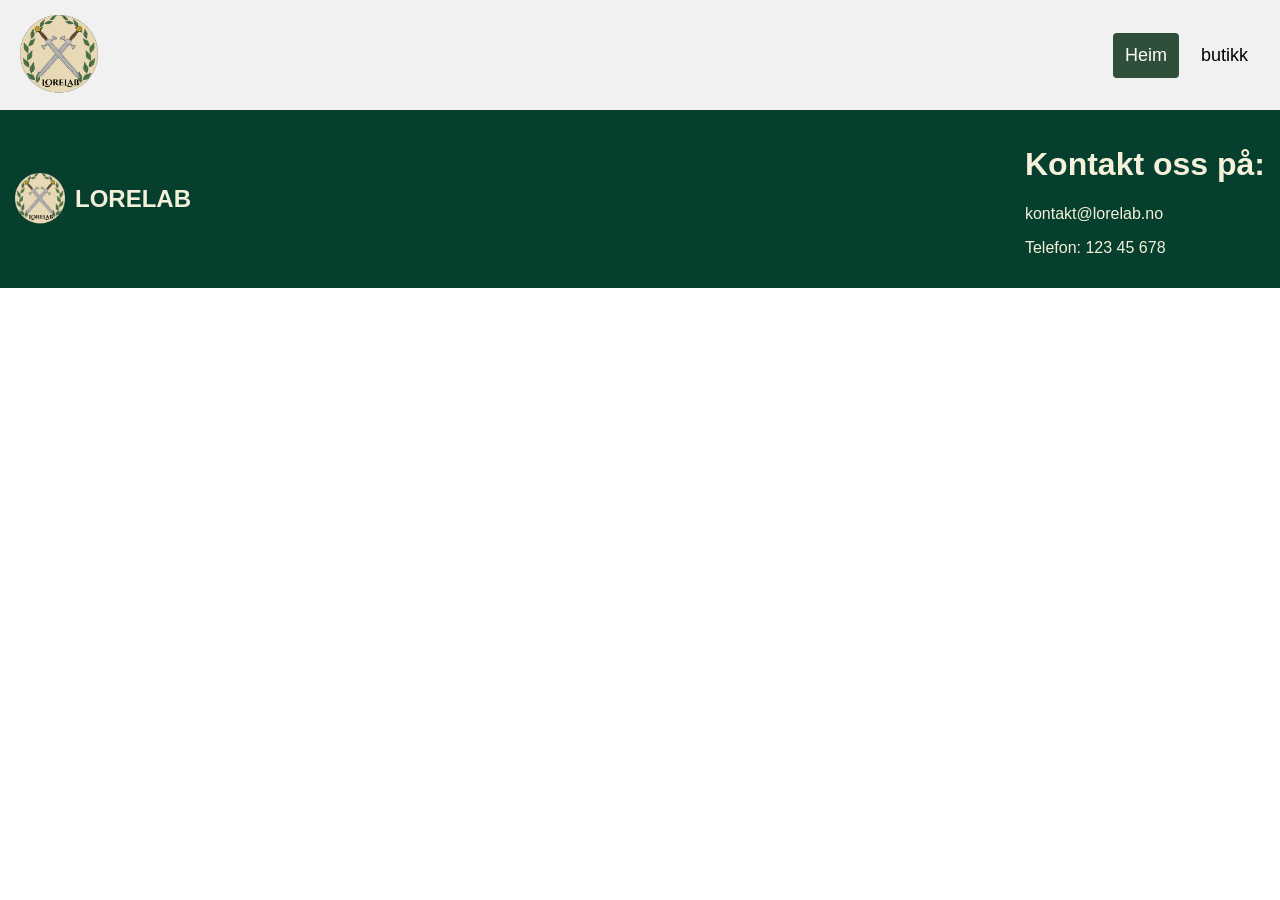
==== butikk.html @ bbee5de7 "laga footer på hovudside og på butikk delen+ det øverst på butikkdelen" ====
<!DOCTYPE html>
<html lang="no">

<head>
    <meta charset="UTF-8">
    <meta name="viewport" content="width=device-width, initial-scale=1.0">
    <title>Yff1</title>
    <link rel="stylesheet" href="style.css">
</head>

<body>

<div class="header">

    <a href="#home" class="logo">
        <img src="logo,baner/09092026_Logo_Katarina-Bergsvåg-Wattum.png" alt="Logo">
    </a>

    <div class="header-right">
        <a class="active" href="http://127.0.0.1:5503/index.html#kontakt">Heim</a>
        <a href="http://127.0.0.1:5503/butikk.html">butikk</a>
        </div>
</div>



<footer>
  <div class="footer">

    <div class="logo">
      <img src="logo,baner/09092026_Logo_Katarina-Bergsvåg-Wattum.png" width="50">
      <div>
        <h2>LORELAB</h2>
      </div>
    </div>

    <div>                               
      <h1>Kontakt oss på:</h1>
      <p>kontakt@lorelab.no</p>
      <p>Telefon: 123 45 678</p>
    </div>


  </div>
</footer>

</body>
</html>
---- style.css ----
* {
    box-sizing: border-box;
}

body {
    margin: 0;
    font-family: Arial, sans-serif;
}

body, html {
    height: 100%;
}


.header {
    display: flex;
    justify-content: space-between;
    align-items: center;
    background-color: #f1f1f1;
    padding: 15px 20px;
}

.header a.logo img {
    height: 80px;
    width: auto;
    display: block;
}

.header-right {
    display: flex;
    align-items: center;
    gap: 10px;
}

.header-right a {
    color: black;
    text-align: center;
    padding: 12px;
    text-decoration: none;
    font-size: 18px;
    border-radius: 4px;
}

.header-right a:hover {
    background-color: #ddd;
}

.header-right a.active {
    background-color: #2f4f3a;
    color: white;
}

.hero-image {
    width: 100%;
    height: 400px;
    background-image: url("logo,baner/09092026_Banner_Katarina-Bergsvåg-Wattum.png");
    background-position: center;
    background-repeat: no-repeat;
    background-size: cover;
}


.om-oss {
    display: flex;
    justify-content: space-between;
    align-items: center;
    gap: 60px;
    padding: 70px 10%;
    background-color: white;
}

.om-oss-venstre {
    flex: 1;
    max-width: 650px;
}

.om-oss h2 {
    font-size: 42px;
    margin-top: 0;
    margin-bottom: 20px;
}

.om-oss p {
    font-size: 18px;
    line-height: 1.6;
    margin-bottom: 20px;
}

.om-oss-hogre {
    flex: 1;
    display: flex;
    justify-content: center;
    align-items: center;
}

.om-oss-hogre img {
    width: 100%;
    max-width: 500px;
    height: 350px;
    object-fit: cover;
    border-radius: 10px;
}

@media screen and (max-width: 700px) {
    om-oss {
        flex-direction: column;
        padding: 50px 20px;
        gap: 40px;
    }

    .om-oss-venstre {
        max-width: 100%;
    }

    .om-oss-hogre {
        width: 100%;
    }

    .om-oss-hogre img {
        width: 100%;
        max-width: 100%;
        height: 300px;
    }

}
.knapp {
    display: inline-block;
    padding: 14px 28px;
    background-color: #1f3527;
    color: white;
    text-decoration: none;
    border-radius: 6px;
    font-size: 18px;
    margin-top: 10px;
}

.knapp:hover {
    background-color: #2f4f3a;
}

div.gallery {
  border: 1px solid #ccc;
}

div.gallery:hover {
  border: 1px solid #777;
}

div.gallery img {
  width: 100%;
  height: auto;
}

div.desc {
  padding: 15px;
  text-align: center;
}

* {
  box-sizing: border-box;
}

.responsive {
  padding: 0 6px;
  float: left;
  width: 24.99999%;
}

@media only screen and (max-width: 700px) {
  .responsive {
    width: 49.99999%;
    margin: 6px 0;
  }
}

@media only screen and (max-width: 500px) {
  .responsive {
    width: 100%;
  }
}

.clearfix:after {
  content: "";
  display: table;
  clear: both;
}


footer {
  background-color: #073f2e;
  color: #f4f0d9;
  padding: 15px;
}

.footer {
  display: flex;
  justify-content: space-between;
  align-items: center;
}

.logo {
  display: flex;
  align-items: center;
  gap: 10px;
}

@media screen and (max-width: 700px) {

    .header {
        flex-direction: column;
        gap: 10px;
    }

    .header-right {
        flex-direction: column;
        width: 100%;
    }

    .header-right a {
        width: 100%;
    }
}
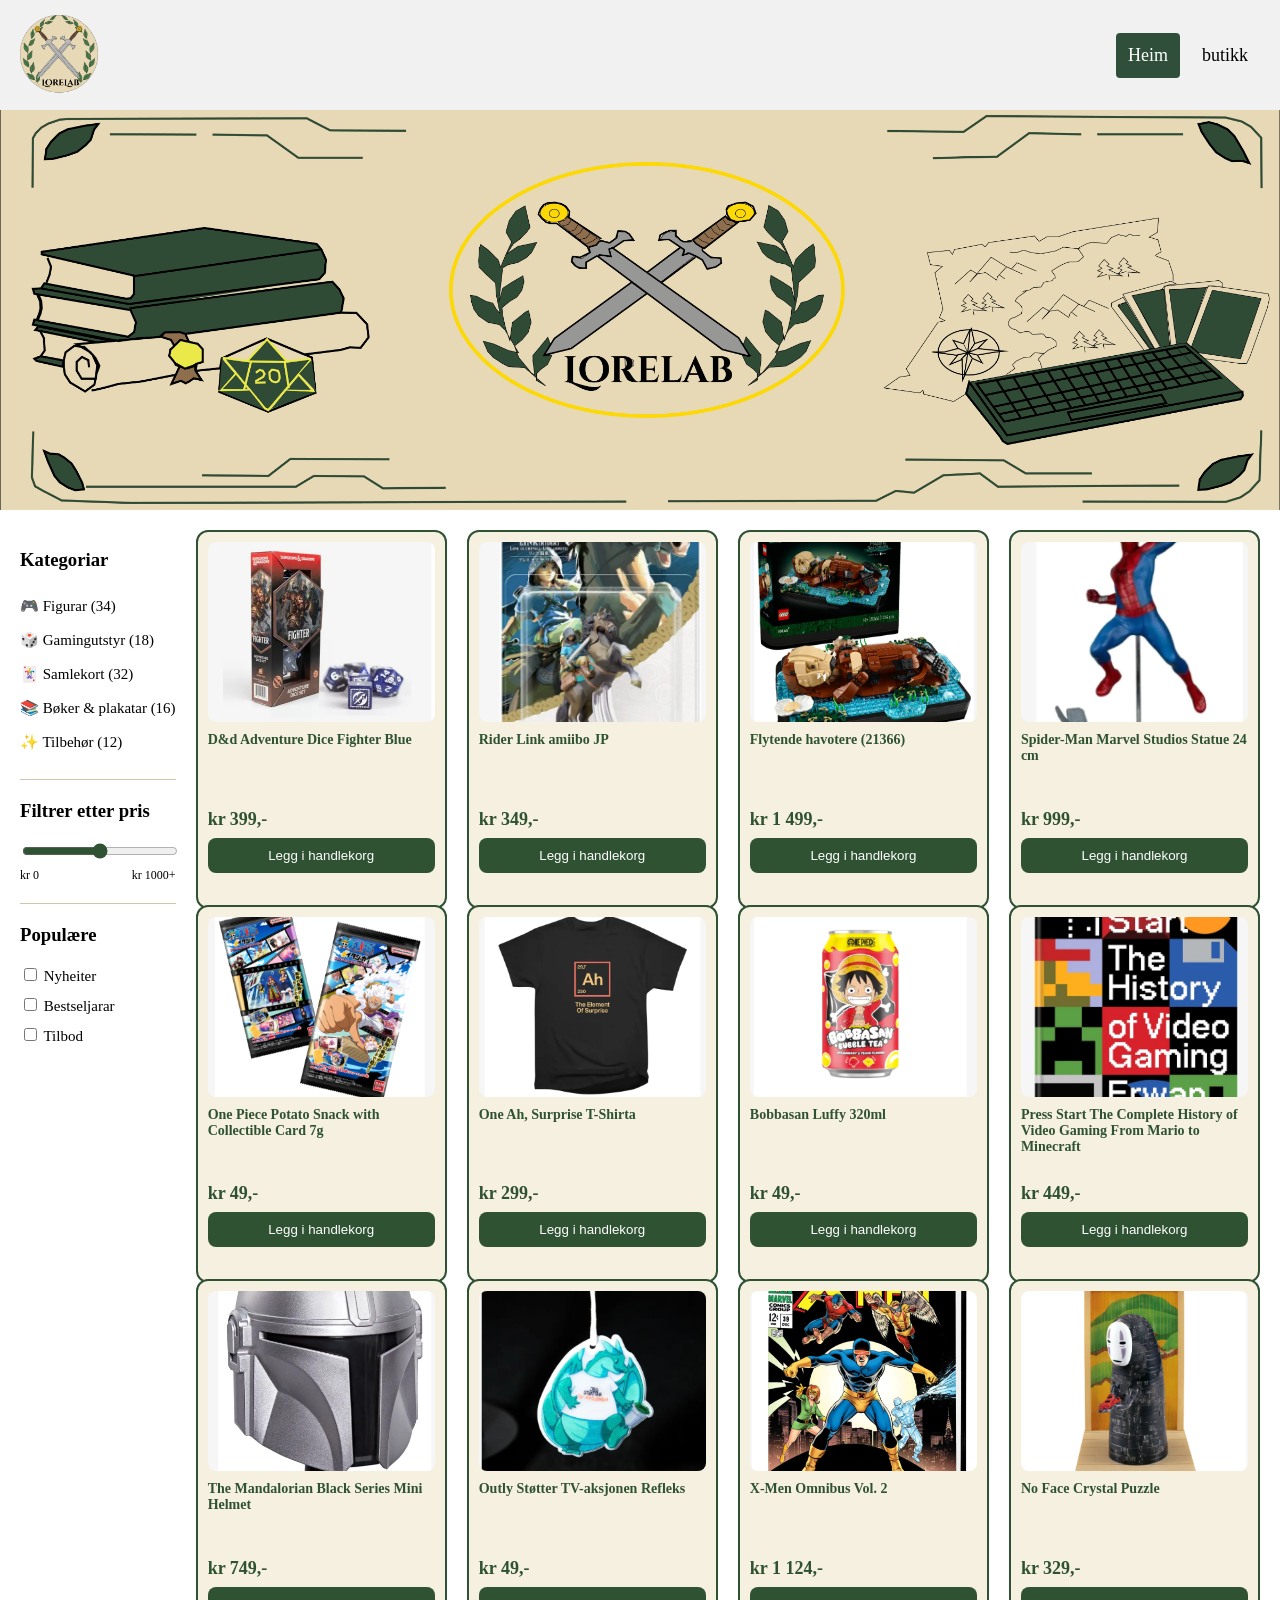
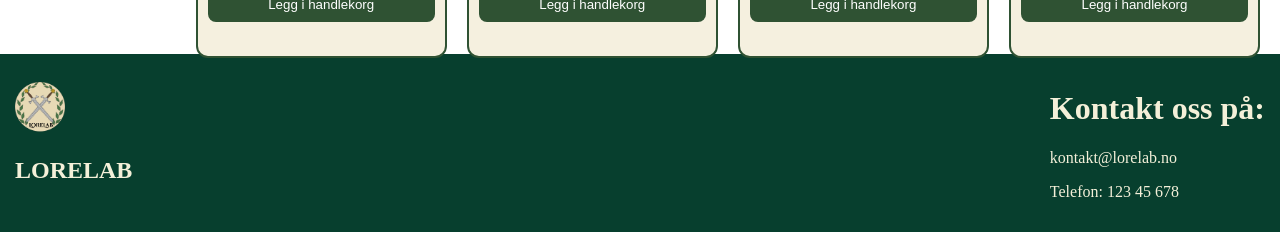
==== commit 8c840cb6: "butikk" ====
--- a/butikk.html
+++ b/butikk.html
@@ -1,11 +1,10 @@
 <!DOCTYPE html>
 <html lang="no">
-
 <head>
     <meta charset="UTF-8">
     <meta name="viewport" content="width=device-width, initial-scale=1.0">
     <title>Yff1</title>
-    <link rel="stylesheet" href="style.css">
+    <link rel="stylesheet" href="butikk.css">
 </head>
 
 <body>
@@ -23,6 +22,141 @@
 </div>
 
 
+<div class="hero-image">
+    <div class="hero-text">
+    </div>
+</div>
+
+    <div class="shop-layout">
+
+        <div class="sidebar">
+            <h3>Kategoriar</h3>
+
+            <ul class="category-list">
+                <li>🎮 Figurar (34)</li>
+                <li>🎲 Gamingutstyr (18)</li>
+                <li>🃏 Samlekort (32)</li>
+                <li>📚 Bøker & plakatar (16)</li>
+                <li>✨ Tilbehør (12)</li>
+            </ul>
+
+            <div class="divider"></div>
+
+            <h3>Filtrer etter pris</h3>
+
+            <input type="range" min="0" max="100">
+
+            <div class="price-labels">
+                <span>kr 0</span>
+                <span>kr 1000+</span>
+            </div>
+
+            <div class="divider"></div>
+
+            <h3>Populære</h3>
+
+            <label class="check">
+                <input type="checkbox"> Nyheiter
+            </label>
+
+            <label class="check">
+                <input type="checkbox"> Bestseljarar
+            </label>
+
+            <label class="check">
+                <input type="checkbox"> Tilbod
+            </label>
+        </div>
+
+        <div class="products">
+
+            <div class="product-card">
+                <img src="logo,baner/D&d Adventure Dice Fighter Blue.png" width="50">
+                <h4>D&d Adventure Dice Fighter Blue</h4>
+                <p class="price">kr 399,-</p>
+                <button>Legg i handlekorg</button>
+                </div>
+
+            <div class="product-card">
+                <img src="logo,baner/Rider Link amiibo JP.png" width="50">
+                <h4>Rider Link amiibo JP</h4>
+                <p class="price">kr 349,-</p>
+                <button>Legg i handlekorg</button>
+            </div>
+
+            <div class="product-card">
+                <img src="logo,baner/Flytende havotere (21366).png" width="50">
+                <h4>Flytende havotere (21366)</h4>
+                <p class="price">kr 1 499,-</p>
+                <button>Legg i handlekorg</button>
+            </div>
+
+            <div class="product-card">
+                <img src="logo,baner/Spider-Man Marvel Studios Statue 24 cm.png" width="50">
+                <h4>Spider-Man Marvel Studios Statue 24 cm</h4>
+                <p class="price">kr 999,-</p>
+                <button>Legg i handlekorg</button>
+            </div>
+
+            <div class="product-card">
+                <img src="logo,baner/One Piece Potato Snack with Collectible Card 7g.png" width="50">
+                <h4>One Piece Potato Snack with Collectible Card 7g</h4>
+                <p class="price">kr 49,-</p>
+                <button>Legg i handlekorg</button>
+            </div>
+
+            <div class="product-card">
+                <img src="logo,baner/Ah, Surprise T-Shirt.png" width="50">
+                <h4>One Ah, Surprise T-Shirta</h4>
+                <p class="price">kr 299,-</p>
+                <button>Legg i handlekorg</button>
+            </div>
+
+            <div class="product-card">
+                <img src="logo,baner/Bobbasan Luffy 320ml.png" width="50">
+                <h4>Bobbasan Luffy 320ml</h4>
+                <p class="price">kr 49,-</p>
+                <button>Legg i handlekorg</button>
+                </div>
+
+            <div class="product-card">
+                <img src="logo,baner/Press Start The Complete History of Video Gaming From Mario to Minecraft.png" width="50">
+                <h4>Press Start The Complete History of Video Gaming From Mario to Minecraft</h4>
+                <p class="price">kr 449,-</p>
+                <button>Legg i handlekorg</button>
+            </div>
+
+            <div class="product-card">
+                <img src="logo,baner/The Mandalorian Black Series Mini Helmet.png" width="50">
+                <h4>The Mandalorian Black Series Mini Helmet</h4>
+                <p class="price">kr 749,-</p>
+                <button>Legg i handlekorg</button>
+            </div>
+
+            <div class="product-card">
+                <img src="logo,baner/Outly Støtter TV-aksjonen Refleks.png" width="50">
+                <h4>Outly Støtter TV-aksjonen Refleks</h4>
+                <p class="price">kr 49,-</p>
+                <button>Legg i handlekorg</button>
+            </div>
+
+            <div class="product-card">
+                <img src="logo,baner/X-Men Omnibus Vol. 2.png" width="50">
+                <h4>X-Men Omnibus Vol. 2</h4>
+                <p class="price">kr 1 124,-</p>
+                <button>Legg i handlekorg</button>
+            </div>
+
+            <div class="product-card">
+                <img src="logo,baner/No Face Crystal Puzzle.png" width="50">
+                <h4>No Face Crystal Puzzle</h4>
+                <p class="price">kr 329,-</p>
+                <button>Legg i handlekorg</button>
+            </div>
+
+        </div>
+
+    </div>
 
 <footer>
   <div class="footer">
@@ -43,6 +177,5 @@
 
   </div>
 </footer>
-
 </body>
 </html>
--- a/butikk.css
+++ b/butikk.css
@@ -0,0 +1,187 @@
+.category-list{
+    list-style:none;
+    padding:0;
+}
+
+.category-list li{
+    padding:8px 0;
+    font-size:15px;
+}
+
+.divider{
+    height:1px;
+    background:#cfc5ab;
+    margin:20px 0;
+}
+
+.sidebar input[type="range"]{
+    width:100%;
+    accent-color:#2f5233;
+}
+
+.price-labels{
+    display:flex;
+    justify-content:space-between;
+    font-size:12px;
+    margin-top:5px;
+}
+
+.check{
+    display:block;
+    margin:10px 0;
+    font-size:15px;
+}
+
+.forest{
+    margin-top:40px;
+    text-align:center;
+}
+
+.forest img{
+    width:100%;
+    opacity:0.85;
+}
+
+.forest p{
+    margin-top:10px;
+    font-size:24px;
+    font-weight:bold;
+    color:#2f5233;
+}
+
+.header {
+    display: flex;
+    justify-content: space-between;
+    align-items: center;
+    background-color: #f1f1f1;
+    padding: 15px 20px;
+}
+
+.header a.logo img {
+    height: 80px;
+    width: auto;
+    display: block;
+}
+
+.header-right {
+    display: flex;
+    align-items: center;
+    gap: 10px;
+}
+
+.header-right a {
+    color: black;
+    text-align: center;
+    padding: 12px;
+    text-decoration: none;
+    font-size: 18px;
+    border-radius: 4px;
+}
+
+.header-right a:hover {
+    background-color: #ddd;
+}
+
+.header-right a.active {
+    background-color: #2f4f3a;
+    color: white;
+}
+
+.hero-image {
+    width: 100%;
+    height: 400px;
+    background-image: url("logo,baner/09092026_Banner_Katarina-Bergsvåg-Wattum.png");
+    background-position: center;
+    background-repeat: no-repeat;
+    background-size: cover;
+}
+.products {
+    display: grid;
+    grid-template-columns: repeat(3, 1fr);
+    gap: 300px;
+}
+.product-card {
+    background: #f5f0df;
+    border: 2px solid #2f5233;
+    border-radius: 12px;
+    padding: 10px;
+
+    display: flex;
+    flex-direction: column;
+    height: 100%;
+    padding: 10px;
+}
+
+.product-card h4 {
+    font-size: 14px;
+    margin-top: 10px;
+    color: #2f5233;
+    min-height: 50px;
+}
+
+
+.product-card {
+    background: #f5f0df;
+    border: 2px solid #2f5233;
+    border-radius: 12px;
+    padding: 10px;
+}
+
+.product-card img {
+    width: 100%;
+    height: 180px;
+    object-fit: cover;
+    border-radius: 8px;
+}
+
+.product-card h4 {
+    font-size: 14px;
+    margin-top: 10px;
+    color: #2f5233;
+}
+
+.price {
+    font-size: 18px;
+    font-weight: bold;
+    margin: 8px 0;
+    color: #2f5233;
+}
+
+.product-card button {
+    width: 100%;
+    padding: 10px;
+    background: #2f5233;
+    color: white;
+    border: none;
+    border-radius: 8px;
+    cursor: pointer;
+}
+.shop-layout{
+    display:flex;
+    gap:20px;
+    align-items:flex-start;
+    padding:20px;
+}
+
+.products{
+    flex:1;
+    display:grid;
+    grid-template-columns:repeat(auto-fill, minmax(220px, 1fr));
+    gap:20px;
+}
+
+footer {
+  background-color: #073f2e;
+  color: #f4f0d9;
+  padding: 15px;
+}
+
+.footer {
+  display: flex;
+  justify-content: space-between;
+  align-items: center;
+}
+
+body {
+    margin: 0;
+}
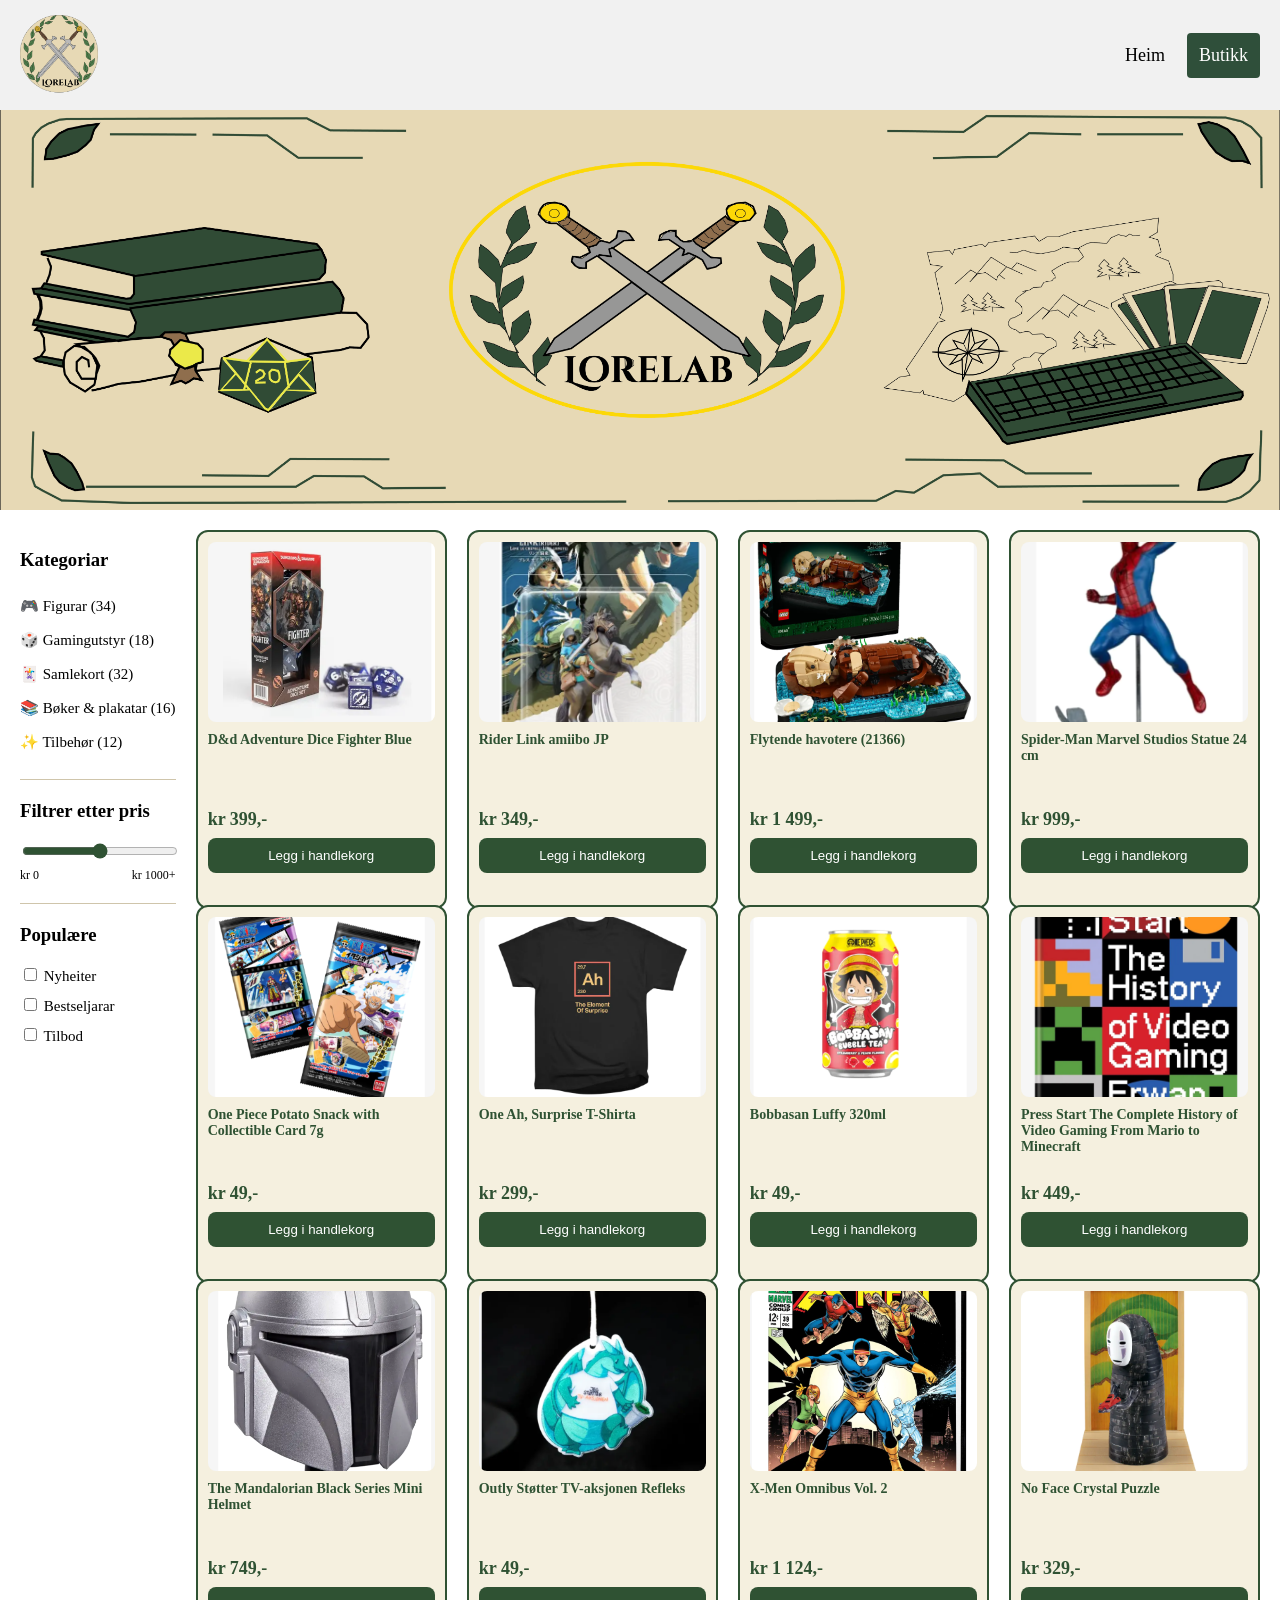
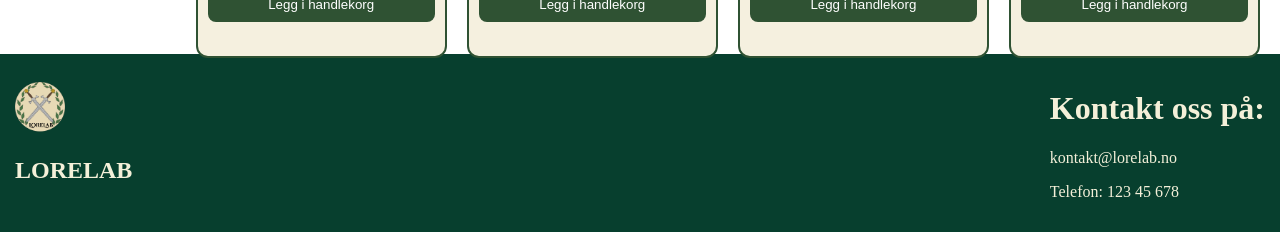
==== commit df3a2c91: "ferdig" ====
--- a/butikk.html
+++ b/butikk.html
@@ -16,8 +16,8 @@
     </a>
 
     <div class="header-right">
-        <a class="active" href="http://127.0.0.1:5503/index.html#kontakt">Heim</a>
-        <a href="http://127.0.0.1:5503/butikk.html">butikk</a>
+        <a href="http://127.0.0.1:5503/index.html#kontakt">Heim</a>
+        <a class="active" href="http://127.0.0.1:5503/butikk.html">Butikk</a>
         </div>
 </div>
 
@@ -71,84 +71,84 @@
         <div class="products">
 
             <div class="product-card">
-                <img src="logo,baner/D&d Adventure Dice Fighter Blue.png" width="50">
+                <img src="logo,baner/D&d Adventure Dice Fighter Blue.png">
                 <h4>D&d Adventure Dice Fighter Blue</h4>
                 <p class="price">kr 399,-</p>
                 <button>Legg i handlekorg</button>
                 </div>
 
             <div class="product-card">
-                <img src="logo,baner/Rider Link amiibo JP.png" width="50">
+                <img src="logo,baner/Rider Link amiibo JP.png">
                 <h4>Rider Link amiibo JP</h4>
                 <p class="price">kr 349,-</p>
                 <button>Legg i handlekorg</button>
             </div>
 
             <div class="product-card">
-                <img src="logo,baner/Flytende havotere (21366).png" width="50">
+                <img src="logo,baner/Flytende havotere (21366).png">
                 <h4>Flytende havotere (21366)</h4>
                 <p class="price">kr 1 499,-</p>
                 <button>Legg i handlekorg</button>
             </div>
 
             <div class="product-card">
-                <img src="logo,baner/Spider-Man Marvel Studios Statue 24 cm.png" width="50">
+                <img src="logo,baner/Spider-Man Marvel Studios Statue 24 cm.png">
                 <h4>Spider-Man Marvel Studios Statue 24 cm</h4>
                 <p class="price">kr 999,-</p>
                 <button>Legg i handlekorg</button>
             </div>
 
             <div class="product-card">
-                <img src="logo,baner/One Piece Potato Snack with Collectible Card 7g.png" width="50">
+                <img src="logo,baner/One Piece Potato Snack with Collectible Card 7g.png">
                 <h4>One Piece Potato Snack with Collectible Card 7g</h4>
                 <p class="price">kr 49,-</p>
                 <button>Legg i handlekorg</button>
             </div>
 
             <div class="product-card">
-                <img src="logo,baner/Ah, Surprise T-Shirt.png" width="50">
+                <img src="logo,baner/Ah, Surprise T-Shirt.png">
                 <h4>One Ah, Surprise T-Shirta</h4>
                 <p class="price">kr 299,-</p>
                 <button>Legg i handlekorg</button>
             </div>
 
             <div class="product-card">
-                <img src="logo,baner/Bobbasan Luffy 320ml.png" width="50">
+                <img src="logo,baner/Bobbasan Luffy 320ml.png">
                 <h4>Bobbasan Luffy 320ml</h4>
                 <p class="price">kr 49,-</p>
                 <button>Legg i handlekorg</button>
                 </div>
 
             <div class="product-card">
-                <img src="logo,baner/Press Start The Complete History of Video Gaming From Mario to Minecraft.png" width="50">
+                <img src="logo,baner/Press Start The Complete History of Video Gaming From Mario to Minecraft.png">
                 <h4>Press Start The Complete History of Video Gaming From Mario to Minecraft</h4>
                 <p class="price">kr 449,-</p>
                 <button>Legg i handlekorg</button>
             </div>
 
             <div class="product-card">
-                <img src="logo,baner/The Mandalorian Black Series Mini Helmet.png" width="50">
+                <img src="logo,baner/The Mandalorian Black Series Mini Helmet.png">
                 <h4>The Mandalorian Black Series Mini Helmet</h4>
                 <p class="price">kr 749,-</p>
                 <button>Legg i handlekorg</button>
             </div>
 
             <div class="product-card">
-                <img src="logo,baner/Outly Støtter TV-aksjonen Refleks.png" width="50">
+                <img src="logo,baner/Outly Støtter TV-aksjonen Refleks.png">
                 <h4>Outly Støtter TV-aksjonen Refleks</h4>
                 <p class="price">kr 49,-</p>
                 <button>Legg i handlekorg</button>
             </div>
 
             <div class="product-card">
-                <img src="logo,baner/X-Men Omnibus Vol. 2.png" width="50">
+                <img src="logo,baner/X-Men Omnibus Vol. 2.png">
                 <h4>X-Men Omnibus Vol. 2</h4>
                 <p class="price">kr 1 124,-</p>
                 <button>Legg i handlekorg</button>
             </div>
 
             <div class="product-card">
-                <img src="logo,baner/No Face Crystal Puzzle.png" width="50">
+                <img src="logo,baner/No Face Crystal Puzzle.png">
                 <h4>No Face Crystal Puzzle</h4>
                 <p class="price">kr 329,-</p>
                 <button>Legg i handlekorg</button>
--- a/butikk.css
+++ b/butikk.css
@@ -76,10 +76,6 @@
     text-decoration: none;
     font-size: 18px;
     border-radius: 4px;
-}
-
-.header-right a:hover {
-    background-color: #ddd;
 }
 
 .header-right a.active {
